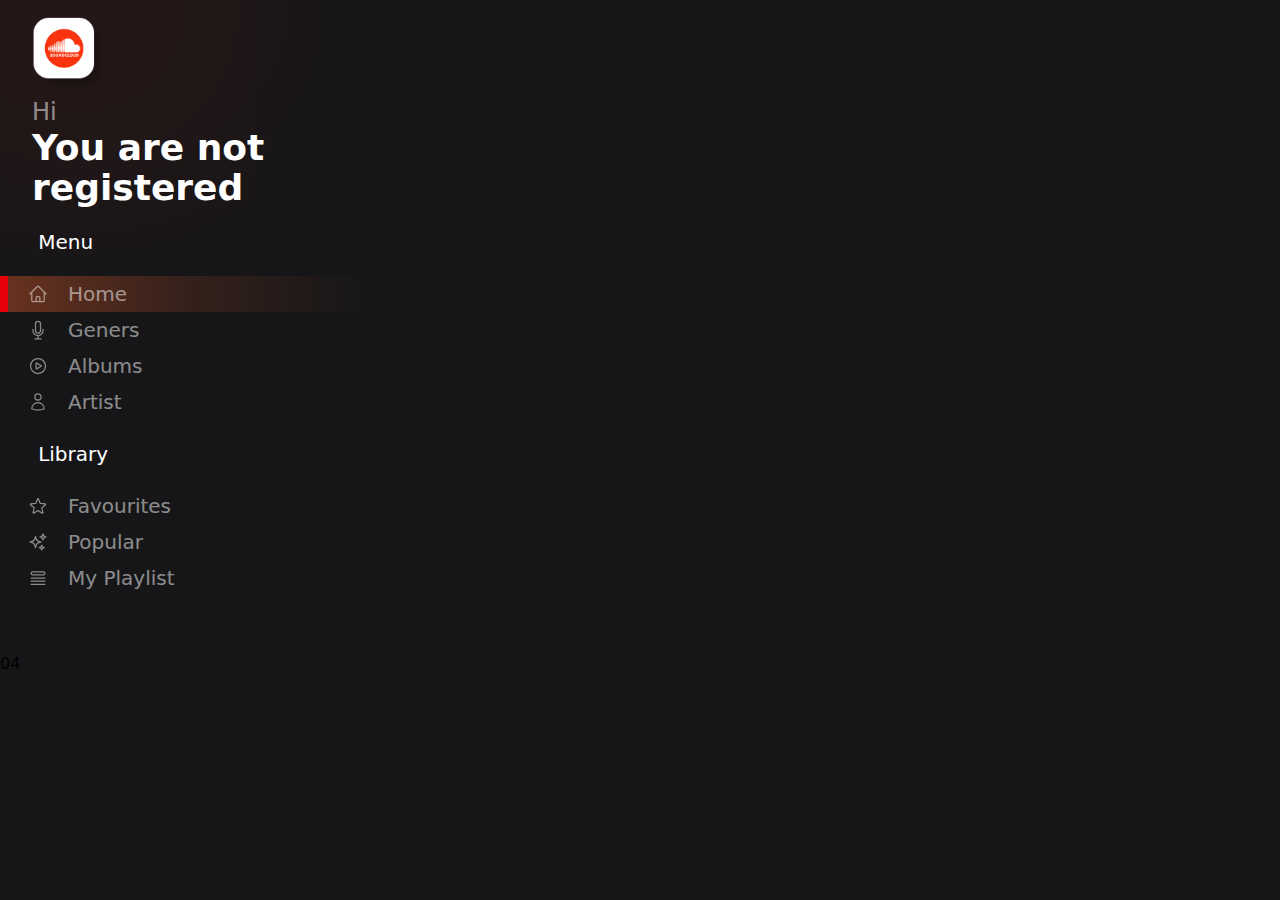
==== index.html @ 78aefdf7 "music player start" ====
<!DOCTYPE html>
<html lang="en">

<head>
    <meta charset="UTF-8">
    <meta name="viewport" content="width=device-width, initial-scale=1.0">
    <link rel="stylesheet" href="assets/styles/style.css">
    <title>Music Player</title>
</head>

<body class="overflow-x-hidden  bg-black-one">
   <div class="w-full  flex" id="content">
     <!-- SVG Sprite -->
     <svg class="hidden">
        <symbol id="home" xmlns="http://www.w3.org/2000/svg" fill="none" viewBox="0 0 24 24" stroke-width="1.5"
            stroke="currentColor" class="size-6">
            <path stroke-linecap="round" stroke-linejoin="round"
                d="m2.25 12 8.954-8.955c.44-.439 1.152-.439 1.591 0L21.75 12M4.5 9.75v10.125c0 .621.504 1.125 1.125 1.125H9.75v-4.875c0-.621.504-1.125 1.125-1.125h2.25c.621 0 1.125.504 1.125 1.125V21h4.125c.621 0 1.125-.504 1.125-1.125V9.75M8.25 21h8.25" />
        </symbol>
        <symbol id="geners" xmlns="http://www.w3.org/2000/svg" fill="none" viewBox="0 0 24 24" stroke-width="1.5"
            stroke="currentColor" class="size-6">
            <path stroke-linecap="round" stroke-linejoin="round"
                d="M12 18.75a6 6 0 0 0 6-6v-1.5m-6 7.5a6 6 0 0 1-6-6v-1.5m6 7.5v3.75m-3.75 0h7.5M12 15.75a3 3 0 0 1-3-3V4.5a3 3 0 1 1 6 0v8.25a3 3 0 0 1-3 3Z" />
        </symbol>
        <symbol id="albums" xmlns="http://www.w3.org/2000/svg" fill="none" viewBox="0 0 24 24" stroke-width="1.5"
            stroke="currentColor" class="size-6">
            <path stroke-linecap="round" stroke-linejoin="round" d="M21 12a9 9 0 1 1-18 0 9 9 0 0 1 18 0Z" />
            <path stroke-linecap="round" stroke-linejoin="round"
                d="M15.91 11.672a.375.375 0 0 1 0 .656l-5.603 3.113a.375.375 0 0 1-.557-.328V8.887c0-.286.307-.466.557-.327l5.603 3.112Z" />
        </symbol>

        <symbol id="artist" xmlns="http://www.w3.org/2000/svg" fill="none" viewBox="0 0 24 24" stroke-width="1.5"
            stroke="currentColor" class="size-6">
            <path stroke-linecap="round" stroke-linejoin="round"
                d="M15.75 6a3.75 3.75 0 1 1-7.5 0 3.75 3.75 0 0 1 7.5 0ZM4.501 20.118a7.5 7.5 0 0 1 14.998 0A17.933 17.933 0 0 1 12 21.75c-2.676 0-5.216-.584-7.499-1.632Z" />
        </symbol>
        <symbol id="fav" xmlns="http://www.w3.org/2000/svg" fill="none" viewBox="0 0 24 24" stroke-width="1.5" stroke="currentColor" class="size-6">
            <path stroke-linecap="round" stroke-linejoin="round" d="M21 8.25c0-2.485-2.099-4.5-4.688-4.5-1.935 0-3.597 1.126-4.312 2.733-.715-1.607-2.377-2.733-4.313-2.733C5.1 3.75 3 5.765 3 8.25c0 7.22 9 12 9 12s9-4.78 9-12Z" />
          </symbol>
          
          <symbol id="playlist" xmlns="http://www.w3.org/2000/svg" fill="none" viewBox="0 0 24 24" stroke-width="1.5" stroke="currentColor" class="size-6">
            <path stroke-linecap="round" stroke-linejoin="round" d="M3.75 12h16.5m-16.5 3.75h16.5M3.75 19.5h16.5M5.625 4.5h12.75a1.875 1.875 0 0 1 0 3.75H5.625a1.875 1.875 0 0 1 0-3.75Z" />
          </symbol>
          <symbol id="star" xmlns="http://www.w3.org/2000/svg" fill="none" viewBox="0 0 24 24" stroke-width="1.5" stroke="currentColor" class="size-6">
            <path stroke-linecap="round" stroke-linejoin="round" d="M11.48 3.499a.562.562 0 0 1 1.04 0l2.125 5.111a.563.563 0 0 0 .475.345l5.518.442c.499.04.701.663.321.988l-4.204 3.602a.563.563 0 0 0-.182.557l1.285 5.385a.562.562 0 0 1-.84.61l-4.725-2.885a.562.562 0 0 0-.586 0L6.982 20.54a.562.562 0 0 1-.84-.61l1.285-5.386a.562.562 0 0 0-.182-.557l-4.204-3.602a.562.562 0 0 1 .321-.988l5.518-.442a.563.563 0 0 0 .475-.345L11.48 3.5Z" />
          </symbol>
          <symbol id="popular" xmlns="http://www.w3.org/2000/svg" fill="none" viewBox="0 0 24 24" stroke-width="1.5" stroke="currentColor" class="size-6">
            <path stroke-linecap="round" stroke-linejoin="round" d="M9.813 15.904 9 18.75l-.813-2.846a4.5 4.5 0 0 0-3.09-3.09L2.25 12l2.846-.813a4.5 4.5 0 0 0 3.09-3.09L9 5.25l.813 2.846a4.5 4.5 0 0 0 3.09 3.09L15.75 12l-2.846.813a4.5 4.5 0 0 0-3.09 3.09ZM18.259 8.715 18 9.75l-.259-1.035a3.375 3.375 0 0 0-2.455-2.456L14.25 6l1.036-.259a3.375 3.375 0 0 0 2.455-2.456L18 2.25l.259 1.035a3.375 3.375 0 0 0 2.456 2.456L21.75 6l-1.035.259a3.375 3.375 0 0 0-2.456 2.456ZM16.894 20.567 16.5 21.75l-.394-1.183a2.25 2.25 0 0 0-1.423-1.423L13.5 18.75l1.183-.394a2.25 2.25 0 0 0 1.423-1.423l.394-1.183.394 1.183a2.25 2.25 0 0 0 1.423 1.423l1.183.394-1.183.394a2.25 2.25 0 0 0-1.423 1.423Z" />
          </symbol>
          
    </svg>
    <header class="w-30-p grid grid-cols-1 grid-rows-1 py-4 pr-4">
        <div class="w-full grid grid-flow-col grid-rows-4 gap-5">
            <!-- Logo & Registered Name -->
            <div class="grid grid-cols-1 grid-rows-1 pl-8 relative">
                <div class="flex justify-start items-center">
                    <figure>
                        <img src="assets/img/Group1.png" width="79" height="79" alt="">
                    </figure>
                </div>
                <div>
                    <div>
                        <span class="text-wite-one opacity-50 text-2xl">Hi</span>
                    </div>
                    <div>
                        <span class="registername text-wite-one text-4xl font-semibold">
                            You are not registered
                        </span>
                    </div>
                </div>
                <div class="absolute top-0 left-0 bg-transparent w-34 h34 rounded-full z-[-10] opacity-15"
                    style="box-shadow: 0 0 500px 100px #f9310e;"></div>
            </div>
            <!-- Menu -->

            <nav class="grid grid-cols-1 grid-rows-1">
                <ul class="grid">
                    <li class="grid gap-5">
                        <span class="text-xl text-wite-one">
                           &nbsp; &nbsp;&nbsp; &nbsp;Menu
                        </span>
                        <ul class="grid grid-cols-1 grid-rows-4  *:flex *:border-l-8 *:border-l-transparent *:hover:bg-linear-to-r *:hover:from-red-two *:hover:via-red-three *:hover:border-l-red-600">
                            <li class="bg-linear-to-r
                            from-red-two
                            via-red-three
                            !border-l-red-600
                            border-l-8">
                                <a class="link flex items-center gap-5 pl-5 py-1 w-full group" href="#/" data-route="#/">
                                    <div>
                                        <span>
                                            <svg class="text-wite-one group-hover:opacity-100 opacity-50 w-5 h-5">
                                                <use href="#home"></use>
                                            </svg>
                                        </span>
                                    </div>
                                    <div>
                                        <span class="text-wite-one opacity-50 group-hover:opacity-100 text-xl">Home</span>
                                    </div>
                                </a>
                            </li>
                            <li>
                                <a class="link flex items-center gap-5 pl-5 py-1 w-full group" href="#/geners" data-route="#/geners">
                                    <div>
                                        <span>
                                            <svg class="text-wite-one opacity-50 w-5 h-5 group-hover:opacity-100">
                                                <use href="#geners"></use>
                                            </svg>
                                        </span>
                                    </div>
                                    <div>
                                        <span class="text-wite-one opacity-50 text-xl group-hover:opacity-100">Geners</span>
                                    </div>
                                </a>
                            </li>
                            <li>
                                <a class="link flex items-center gap-5 pl-5 py-1 w-full group" href="#/albums" data-route="#/albums">
                                    <div>
                                        <span>
                                            <svg class="text-wite-one opacity-50 w-5 h-5 group-hover:opacity-100">
                                                <use href="#albums"></use>
                                            </svg>
                                        </span>
                                    </div>
                                    <div>
                                        <span class="text-wite-one opacity-50 text-xl group-hover:opacity-100">Albums</span>
                                    </div>
                                </a>
                            </li>
                            <li>
                                <a class="link flex items-center gap-5 pl-5 py-1 w-full group" href="#/artist" data-route="#/artist">
                                    <div>
                                        <span>
                                            <svg class="text-wite-one opacity-50 w-5 h-5 group-hover:opacity-100">
                                                <use href="#artist"></use>
                                            </svg>
                                        </span>
                                    </div>
                                    <div>
                                        <span class="text-wite-one opacity-50 text-xl group-hover:opacity-100">Artist</span>
                                    </div>
                                </a>
                            </li>
                        </ul>
                    </li>
                </ul>
            </nav>
            <nav class="grid grid-cols-1 grid-rows-1">
                <ul class="grid">
                    <li class="grid gap-5">
                        <span class="text-xl text-wite-one">
                           &nbsp; &nbsp;&nbsp; &nbsp;Library
                        </span>
                        <ul class="grid grid-cols-1 grid-rows-4 *:flex *:border-l-8 *:border-l-transparent *:hover:bg-linear-to-r *:hover:from-red-two *:hover:via-red-three *:hover:border-l-red-600">
                            <li>
                                <a class="link flex items-center gap-5 pl-5 py-1 w-full group" href="#/Favourites" data-route="#/Favourites">
                                    <div>
                                        <span>
                                            <svg class="text-wite-one opacity-50 w-5 h-5 group-hover:opacity-100">
                                                <use href="#star"></use>
                                            </svg>
                                        </span>
                                    </div>
                                    <div style="color: #fd642c22;">
                                        <span class="text-wite-one opacity-50 text-xl group-hover:opacity-100">Favourites</span>
                                    </div>
                                </a>
                            </li>
                            <li>
                                <a class="link flex items-center gap-5 pl-5 py-1 w-full group" href="#/Popular" data-route="#/Popular">
                                    <div>
                                        <span>
                                            <svg class="text-wite-one opacity-50 w-5 h-5 group-hover:opacity-100">
                                                <use href="#popular"></use>
                                            </svg>
                                        </span>
                                    </div>
                                    <div>
                                        <span class="text-wite-one opacity-50 text-xl group-hover:opacity-100">Popular</span>
                                    </div>
                                </a>
                            </li>
                            <li>
                                <a class="link flex items-center gap-5 pl-5 py-1 w-full group" href="#/playlist" data-route="#/playlist">
                                    <div>
                                        <span>
                                            <svg class="text-wite-one opacity-50 w-5 h-5 group-hover:opacity-100">
                                                <use href="#playlist"></use>
                                            </svg>
                                        </span>
                                    </div>
                                    <div class="">
                                        <span class="text-wite-one opacity-50 text-xl group-hover:opacity-100">My Playlist</span>
                                    </div>
                                </a>
                            </li>
                        </ul>
                    </li>
                </ul>
            </nav>
            <div class="grid grid-cols-1 grid-rows-1">04</div>
        </div>
    </header>
    <main class="w-70-p">

    </main>
    <script type="module" src="assets/scripts/SPA.js"></script>

   </div>
</body>

</html>
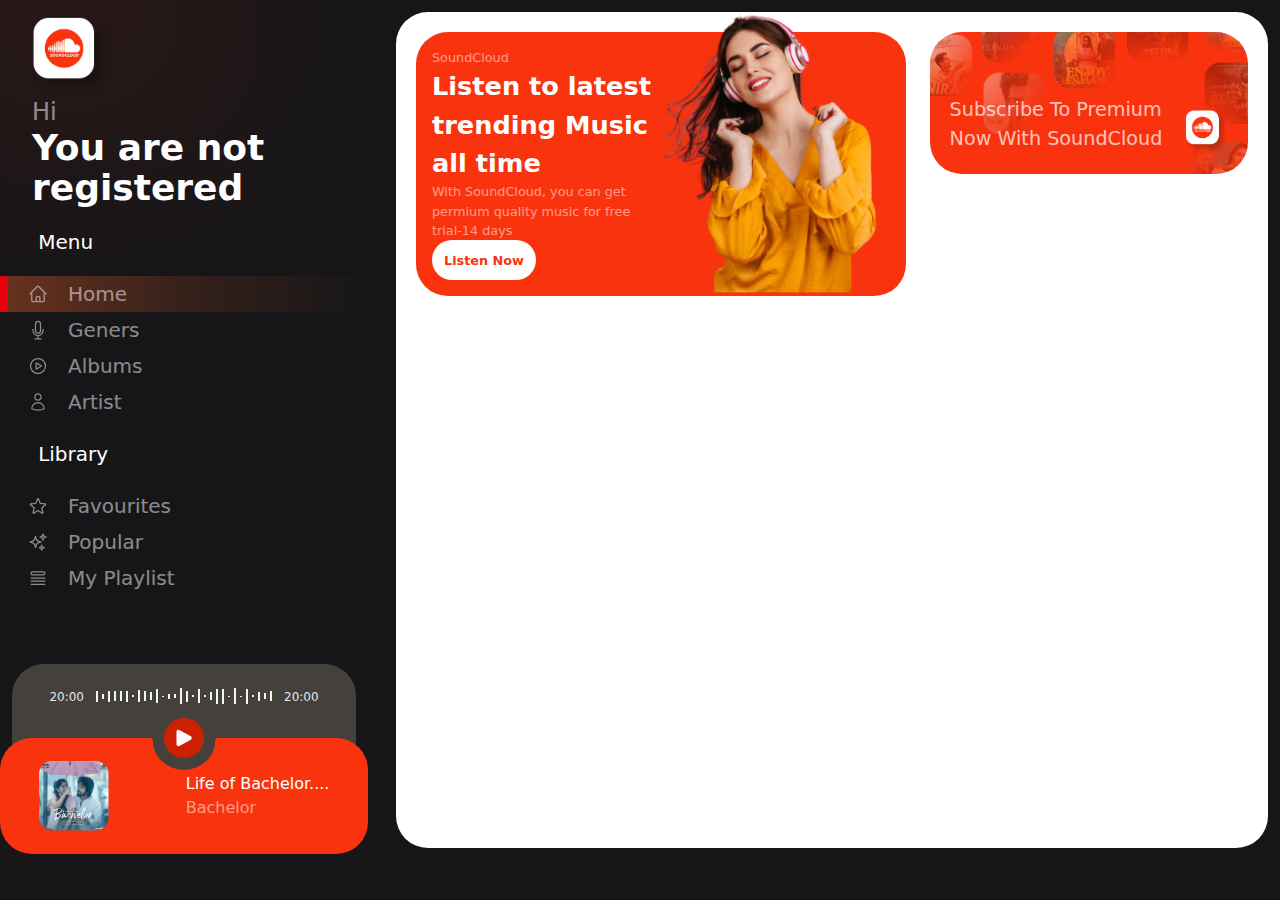
==== commit 5a97227e: "cre main section home" ====
--- a/index.html
+++ b/index.html
@@ -8,204 +8,368 @@
     <title>Music Player</title>
 </head>
 
-<body class="overflow-x-hidden  bg-black-one">
-   <div class="w-full  flex" id="content">
-     <!-- SVG Sprite -->
-     <svg class="hidden">
-        <symbol id="home" xmlns="http://www.w3.org/2000/svg" fill="none" viewBox="0 0 24 24" stroke-width="1.5"
-            stroke="currentColor" class="size-6">
-            <path stroke-linecap="round" stroke-linejoin="round"
-                d="m2.25 12 8.954-8.955c.44-.439 1.152-.439 1.591 0L21.75 12M4.5 9.75v10.125c0 .621.504 1.125 1.125 1.125H9.75v-4.875c0-.621.504-1.125 1.125-1.125h2.25c.621 0 1.125.504 1.125 1.125V21h4.125c.621 0 1.125-.504 1.125-1.125V9.75M8.25 21h8.25" />
-        </symbol>
-        <symbol id="geners" xmlns="http://www.w3.org/2000/svg" fill="none" viewBox="0 0 24 24" stroke-width="1.5"
-            stroke="currentColor" class="size-6">
-            <path stroke-linecap="round" stroke-linejoin="round"
-                d="M12 18.75a6 6 0 0 0 6-6v-1.5m-6 7.5a6 6 0 0 1-6-6v-1.5m6 7.5v3.75m-3.75 0h7.5M12 15.75a3 3 0 0 1-3-3V4.5a3 3 0 1 1 6 0v8.25a3 3 0 0 1-3 3Z" />
-        </symbol>
-        <symbol id="albums" xmlns="http://www.w3.org/2000/svg" fill="none" viewBox="0 0 24 24" stroke-width="1.5"
-            stroke="currentColor" class="size-6">
-            <path stroke-linecap="round" stroke-linejoin="round" d="M21 12a9 9 0 1 1-18 0 9 9 0 0 1 18 0Z" />
-            <path stroke-linecap="round" stroke-linejoin="round"
-                d="M15.91 11.672a.375.375 0 0 1 0 .656l-5.603 3.113a.375.375 0 0 1-.557-.328V8.887c0-.286.307-.466.557-.327l5.603 3.112Z" />
-        </symbol>
-
-        <symbol id="artist" xmlns="http://www.w3.org/2000/svg" fill="none" viewBox="0 0 24 24" stroke-width="1.5"
-            stroke="currentColor" class="size-6">
-            <path stroke-linecap="round" stroke-linejoin="round"
-                d="M15.75 6a3.75 3.75 0 1 1-7.5 0 3.75 3.75 0 0 1 7.5 0ZM4.501 20.118a7.5 7.5 0 0 1 14.998 0A17.933 17.933 0 0 1 12 21.75c-2.676 0-5.216-.584-7.499-1.632Z" />
-        </symbol>
-        <symbol id="fav" xmlns="http://www.w3.org/2000/svg" fill="none" viewBox="0 0 24 24" stroke-width="1.5" stroke="currentColor" class="size-6">
-            <path stroke-linecap="round" stroke-linejoin="round" d="M21 8.25c0-2.485-2.099-4.5-4.688-4.5-1.935 0-3.597 1.126-4.312 2.733-.715-1.607-2.377-2.733-4.313-2.733C5.1 3.75 3 5.765 3 8.25c0 7.22 9 12 9 12s9-4.78 9-12Z" />
-          </symbol>
-          
-          <symbol id="playlist" xmlns="http://www.w3.org/2000/svg" fill="none" viewBox="0 0 24 24" stroke-width="1.5" stroke="currentColor" class="size-6">
-            <path stroke-linecap="round" stroke-linejoin="round" d="M3.75 12h16.5m-16.5 3.75h16.5M3.75 19.5h16.5M5.625 4.5h12.75a1.875 1.875 0 0 1 0 3.75H5.625a1.875 1.875 0 0 1 0-3.75Z" />
-          </symbol>
-          <symbol id="star" xmlns="http://www.w3.org/2000/svg" fill="none" viewBox="0 0 24 24" stroke-width="1.5" stroke="currentColor" class="size-6">
-            <path stroke-linecap="round" stroke-linejoin="round" d="M11.48 3.499a.562.562 0 0 1 1.04 0l2.125 5.111a.563.563 0 0 0 .475.345l5.518.442c.499.04.701.663.321.988l-4.204 3.602a.563.563 0 0 0-.182.557l1.285 5.385a.562.562 0 0 1-.84.61l-4.725-2.885a.562.562 0 0 0-.586 0L6.982 20.54a.562.562 0 0 1-.84-.61l1.285-5.386a.562.562 0 0 0-.182-.557l-4.204-3.602a.562.562 0 0 1 .321-.988l5.518-.442a.563.563 0 0 0 .475-.345L11.48 3.5Z" />
-          </symbol>
-          <symbol id="popular" xmlns="http://www.w3.org/2000/svg" fill="none" viewBox="0 0 24 24" stroke-width="1.5" stroke="currentColor" class="size-6">
-            <path stroke-linecap="round" stroke-linejoin="round" d="M9.813 15.904 9 18.75l-.813-2.846a4.5 4.5 0 0 0-3.09-3.09L2.25 12l2.846-.813a4.5 4.5 0 0 0 3.09-3.09L9 5.25l.813 2.846a4.5 4.5 0 0 0 3.09 3.09L15.75 12l-2.846.813a4.5 4.5 0 0 0-3.09 3.09ZM18.259 8.715 18 9.75l-.259-1.035a3.375 3.375 0 0 0-2.455-2.456L14.25 6l1.036-.259a3.375 3.375 0 0 0 2.455-2.456L18 2.25l.259 1.035a3.375 3.375 0 0 0 2.456 2.456L21.75 6l-1.035.259a3.375 3.375 0 0 0-2.456 2.456ZM16.894 20.567 16.5 21.75l-.394-1.183a2.25 2.25 0 0 0-1.423-1.423L13.5 18.75l1.183-.394a2.25 2.25 0 0 0 1.423-1.423l.394-1.183.394 1.183a2.25 2.25 0 0 0 1.423 1.423l1.183.394-1.183.394a2.25 2.25 0 0 0-1.423 1.423Z" />
-          </symbol>
-          
-    </svg>
-    <header class="w-30-p grid grid-cols-1 grid-rows-1 py-4 pr-4">
-        <div class="w-full grid grid-flow-col grid-rows-4 gap-5">
-            <!-- Logo & Registered Name -->
-            <div class="grid grid-cols-1 grid-rows-1 pl-8 relative">
-                <div class="flex justify-start items-center">
-                    <figure>
-                        <img src="assets/img/Group1.png" width="79" height="79" alt="">
-                    </figure>
+<body class="overflow-x-hidden bg-black-one">
+    <div class="w-full flex" id="content">
+        <!-- SVG Sprite -->
+        <svg class="hidden">
+            <symbol id="home" xmlns="http://www.w3.org/2000/svg" fill="none" viewBox="0 0 24 24" stroke-width="1.5"
+                stroke="currentColor" class="size-6">
+                <path stroke-linecap="round" stroke-linejoin="round"
+                    d="m2.25 12 8.954-8.955c.44-.439 1.152-.439 1.591 0L21.75 12M4.5 9.75v10.125c0 .621.504 1.125 1.125 1.125H9.75v-4.875c0-.621.504-1.125 1.125-1.125h2.25c.621 0 1.125.504 1.125 1.125V21h4.125c.621 0 1.125-.504 1.125-1.125V9.75M8.25 21h8.25" />
+            </symbol>
+            <symbol id="geners" xmlns="http://www.w3.org/2000/svg" fill="none" viewBox="0 0 24 24" stroke-width="1.5"
+                stroke="currentColor" class="size-6">
+                <path stroke-linecap="round" stroke-linejoin="round"
+                    d="M12 18.75a6 6 0 0 0 6-6v-1.5m-6 7.5a6 6 0 0 1-6-6v-1.5m6 7.5v3.75m-3.75 0h7.5M12 15.75a3 3 0 0 1-3-3V4.5a3 3 0 1 1 6 0v8.25a3 3 0 0 1-3 3Z" />
+            </symbol>
+            <symbol id="albums" xmlns="http://www.w3.org/2000/svg" fill="none" viewBox="0 0 24 24" stroke-width="1.5"
+                stroke="currentColor" class="size-6">
+                <path stroke-linecap="round" stroke-linejoin="round" d="M21 12a9 9 0 1 1-18 0 9 9 0 0 1 18 0Z" />
+                <path stroke-linecap="round" stroke-linejoin="round"
+                    d="M15.91 11.672a.375.375 0 0 1 0 .656l-5.603 3.113a.375.375 0 0 1-.557-.328V8.887c0-.286.307-.466.557-.327l5.603 3.112Z" />
+            </symbol>
+
+            <symbol id="artist" xmlns="http://www.w3.org/2000/svg" fill="none" viewBox="0 0 24 24" stroke-width="1.5"
+                stroke="currentColor" class="size-6">
+                <path stroke-linecap="round" stroke-linejoin="round"
+                    d="M15.75 6a3.75 3.75 0 1 1-7.5 0 3.75 3.75 0 0 1 7.5 0ZM4.501 20.118a7.5 7.5 0 0 1 14.998 0A17.933 17.933 0 0 1 12 21.75c-2.676 0-5.216-.584-7.499-1.632Z" />
+            </symbol>
+            <symbol id="fav" xmlns="http://www.w3.org/2000/svg" fill="none" viewBox="0 0 24 24" stroke-width="1.5"
+                stroke="currentColor" class="size-6">
+                <path stroke-linecap="round" stroke-linejoin="round"
+                    d="M21 8.25c0-2.485-2.099-4.5-4.688-4.5-1.935 0-3.597 1.126-4.312 2.733-.715-1.607-2.377-2.733-4.313-2.733C5.1 3.75 3 5.765 3 8.25c0 7.22 9 12 9 12s9-4.78 9-12Z" />
+            </symbol>
+
+            <symbol id="playlist" xmlns="http://www.w3.org/2000/svg" fill="none" viewBox="0 0 24 24" stroke-width="1.5"
+                stroke="currentColor" class="size-6">
+                <path stroke-linecap="round" stroke-linejoin="round"
+                    d="M3.75 12h16.5m-16.5 3.75h16.5M3.75 19.5h16.5M5.625 4.5h12.75a1.875 1.875 0 0 1 0 3.75H5.625a1.875 1.875 0 0 1 0-3.75Z" />
+            </symbol>
+            <symbol id="star" xmlns="http://www.w3.org/2000/svg" fill="none" viewBox="0 0 24 24" stroke-width="1.5"
+                stroke="currentColor" class="size-6">
+                <path stroke-linecap="round" stroke-linejoin="round"
+                    d="M11.48 3.499a.562.562 0 0 1 1.04 0l2.125 5.111a.563.563 0 0 0 .475.345l5.518.442c.499.04.701.663.321.988l-4.204 3.602a.563.563 0 0 0-.182.557l1.285 5.385a.562.562 0 0 1-.84.61l-4.725-2.885a.562.562 0 0 0-.586 0L6.982 20.54a.562.562 0 0 1-.84-.61l1.285-5.386a.562.562 0 0 0-.182-.557l-4.204-3.602a.562.562 0 0 1 .321-.988l5.518-.442a.563.563 0 0 0 .475-.345L11.48 3.5Z" />
+            </symbol>
+            <symbol id="popular" xmlns="http://www.w3.org/2000/svg" fill="none" viewBox="0 0 24 24" stroke-width="1.5"
+                stroke="currentColor" class="size-6">
+                <path stroke-linecap="round" stroke-linejoin="round"
+                    d="M9.813 15.904 9 18.75l-.813-2.846a4.5 4.5 0 0 0-3.09-3.09L2.25 12l2.846-.813a4.5 4.5 0 0 0 3.09-3.09L9 5.25l.813 2.846a4.5 4.5 0 0 0 3.09 3.09L15.75 12l-2.846.813a4.5 4.5 0 0 0-3.09 3.09ZM18.259 8.715 18 9.75l-.259-1.035a3.375 3.375 0 0 0-2.455-2.456L14.25 6l1.036-.259a3.375 3.375 0 0 0 2.455-2.456L18 2.25l.259 1.035a3.375 3.375 0 0 0 2.456 2.456L21.75 6l-1.035.259a3.375 3.375 0 0 0-2.456 2.456ZM16.894 20.567 16.5 21.75l-.394-1.183a2.25 2.25 0 0 0-1.423-1.423L13.5 18.75l1.183-.394a2.25 2.25 0 0 0 1.423-1.423l.394-1.183.394 1.183a2.25 2.25 0 0 0 1.423 1.423l1.183.394-1.183.394a2.25 2.25 0 0 0-1.423 1.423Z" />
+            </symbol>
+            <symbol id="play" xmlns="http://www.w3.org/2000/svg" viewBox="0 0 24 24" fill="currentColor" class="size-6">
+                <path fill-rule="evenodd"
+                    d="M4.5 5.653c0-1.427 1.529-2.33 2.779-1.643l11.54 6.347c1.295.712 1.295 2.573 0 3.286L7.28 19.99c-1.25.687-2.779-.217-2.779-1.643V5.653Z"
+                    clip-rule="evenodd" />
+            </symbol>
+
+
+        </svg>
+        <header class="w-30-p grid grid-cols-1 grid-rows-1 py-4 pr-4">
+            <div class="w-full grid grid-flow-col grid-rows-4 gap-5">
+                <!-- Logo & Registered Name -->
+                <div class="grid grid-cols-1 grid-rows-1 pl-8 relative">
+                    <div class="flex justify-start items-center">
+                        <figure>
+                            <img src="assets/img/Group1.png" width="79" height="79" alt="">
+                        </figure>
+                    </div>
+                    <div>
+                        <div>
+                            <span class="text-wite-one opacity-50 text-2xl">Hi</span>
+                        </div>
+                        <div>
+                            <span class="registername text-wite-one text-4xl font-semibold">
+                                You are not registered
+                            </span>
+                        </div>
+                    </div>
+                    <div class="absolute top-0 left-0 bg-transparent w-34 h34 rounded-full z-[-10] opacity-15"
+                        style="box-shadow: 0 0 500px 100px #f9310e;"></div>
                 </div>
-                <div>
-                    <div>
-                        <span class="text-wite-one opacity-50 text-2xl">Hi</span>
-                    </div>
-                    <div>
-                        <span class="registername text-wite-one text-4xl font-semibold">
-                            You are not registered
-                        </span>
-                    </div>
-                </div>
-                <div class="absolute top-0 left-0 bg-transparent w-34 h34 rounded-full z-[-10] opacity-15"
-                    style="box-shadow: 0 0 500px 100px #f9310e;"></div>
-            </div>
-            <!-- Menu -->
-
-            <nav class="grid grid-cols-1 grid-rows-1">
-                <ul class="grid">
-                    <li class="grid gap-5">
-                        <span class="text-xl text-wite-one">
-                           &nbsp; &nbsp;&nbsp; &nbsp;Menu
-                        </span>
-                        <ul class="grid grid-cols-1 grid-rows-4  *:flex *:border-l-8 *:border-l-transparent *:hover:bg-linear-to-r *:hover:from-red-two *:hover:via-red-three *:hover:border-l-red-600">
-                            <li class="bg-linear-to-r
+                <!-- Menu -->
+
+                <nav class="grid grid-cols-1 grid-rows-1">
+                    <ul class="grid">
+                        <li class="grid gap-5">
+                            <span class="text-xl text-wite-one">
+                                &nbsp; &nbsp;&nbsp; &nbsp;Menu
+                            </span>
+                            <ul
+                                class="grid grid-cols-1 grid-rows-4  *:flex *:border-l-8 *:border-l-transparent *:hover:bg-linear-to-r *:hover:from-red-two *:hover:via-red-three *:hover:border-l-red-600">
+                                <li class="bg-linear-to-r
                             from-red-two
                             via-red-three
                             !border-l-red-600
                             border-l-8">
-                                <a class="link flex items-center gap-5 pl-5 py-1 w-full group" href="#/" data-route="#/">
+                                    <a class="link flex items-center gap-5 pl-5 py-1 w-full group" href="#/"
+                                        data-route="#/">
+                                        <div>
+                                            <span>
+                                                <svg class="text-wite-one group-hover:opacity-100 opacity-50 w-5 h-5">
+                                                    <use href="#home"></use>
+                                                </svg>
+                                            </span>
+                                        </div>
+                                        <div>
+                                            <span
+                                                class="text-wite-one opacity-50 group-hover:opacity-100 text-xl">Home</span>
+                                        </div>
+                                    </a>
+                                </li>
+                                <li>
+                                    <a class="link flex items-center gap-5 pl-5 py-1 w-full group" href="#/geners"
+                                        data-route="#/geners">
+                                        <div>
+                                            <span>
+                                                <svg class="text-wite-one opacity-50 w-5 h-5 group-hover:opacity-100">
+                                                    <use href="#geners"></use>
+                                                </svg>
+                                            </span>
+                                        </div>
+                                        <div>
+                                            <span
+                                                class="text-wite-one opacity-50 text-xl group-hover:opacity-100">Geners</span>
+                                        </div>
+                                    </a>
+                                </li>
+                                <li>
+                                    <a class="link flex items-center gap-5 pl-5 py-1 w-full group" href="#/albums"
+                                        data-route="#/albums">
+                                        <div>
+                                            <span>
+                                                <svg class="text-wite-one opacity-50 w-5 h-5 group-hover:opacity-100">
+                                                    <use href="#albums"></use>
+                                                </svg>
+                                            </span>
+                                        </div>
+                                        <div>
+                                            <span
+                                                class="text-wite-one opacity-50 text-xl group-hover:opacity-100">Albums</span>
+                                        </div>
+                                    </a>
+                                </li>
+                                <li>
+                                    <a class="link flex items-center gap-5 pl-5 py-1 w-full group" href="#/artist"
+                                        data-route="#/artist">
+                                        <div>
+                                            <span>
+                                                <svg class="text-wite-one opacity-50 w-5 h-5 group-hover:opacity-100">
+                                                    <use href="#artist"></use>
+                                                </svg>
+                                            </span>
+                                        </div>
+                                        <div>
+                                            <span
+                                                class="text-wite-one opacity-50 text-xl group-hover:opacity-100">Artist</span>
+                                        </div>
+                                    </a>
+                                </li>
+                            </ul>
+                        </li>
+                    </ul>
+                </nav>
+                <nav class="grid grid-cols-1 grid-rows-1">
+                    <ul class="grid">
+                        <li class="grid gap-5">
+                            <span class="text-xl text-wite-one">
+                                &nbsp; &nbsp;&nbsp; &nbsp;Library
+                            </span>
+                            <ul
+                                class="grid grid-cols-1 grid-rows-4 *:flex *:border-l-8 *:border-l-transparent *:hover:bg-linear-to-r *:hover:from-red-two *:hover:via-red-three *:hover:border-l-red-600">
+                                <li>
+                                    <a class="link flex items-center gap-5 pl-5 py-1 w-full group" href="#/Favourites"
+                                        data-route="#/Favourites">
+                                        <div>
+                                            <span>
+                                                <svg class="text-wite-one opacity-50 w-5 h-5 group-hover:opacity-100">
+                                                    <use href="#star"></use>
+                                                </svg>
+                                            </span>
+                                        </div>
+                                        <div style="color: #fd642c22;">
+                                            <span
+                                                class="text-wite-one opacity-50 text-xl group-hover:opacity-100">Favourites</span>
+                                        </div>
+                                    </a>
+                                </li>
+                                <li>
+                                    <a class="link flex items-center gap-5 pl-5 py-1 w-full group" href="#/Popular"
+                                        data-route="#/Popular">
+                                        <div>
+                                            <span>
+                                                <svg class="text-wite-one opacity-50 w-5 h-5 group-hover:opacity-100">
+                                                    <use href="#popular"></use>
+                                                </svg>
+                                            </span>
+                                        </div>
+                                        <div>
+                                            <span
+                                                class="text-wite-one opacity-50 text-xl group-hover:opacity-100">Popular</span>
+                                        </div>
+                                    </a>
+                                </li>
+                                <li>
+                                    <a class="link flex items-center gap-5 pl-5 py-1 w-full group" href="#/playlist"
+                                        data-route="#/playlist">
+                                        <div>
+                                            <span>
+                                                <svg class="text-wite-one opacity-50 w-5 h-5 group-hover:opacity-100">
+                                                    <use href="#playlist"></use>
+                                                </svg>
+                                            </span>
+                                        </div>
+                                        <div class="">
+                                            <span class="text-wite-one opacity-50 text-xl group-hover:opacity-100">My
+                                                Playlist</span>
+                                        </div>
+                                    </a>
+                                </li>
+                            </ul>
+                        </li>
+                    </ul>
+                </nav>
+                <div class="grid p-3 relative">
+                    <div class="bg-stone-700 rounded-4xl  w-full flex items-start pt-5 px-2">
+                        <div class="w-full flex justify-center items-center gap-3">
+                            <div>
+                                <span class="text-gray-200 text-xs">20:00</span>
+                            </div>
+                            <div
+                                class="progres flex justify-center items-center gap-1 cursor-pointer *:cursor-pointer *:min-w-0.5 *:max-w-0.5 *:bg-gray-100 *:flex ">
+                                <div></div>
+                                <div></div>
+                                <div></div>
+                                <div></div>
+                                <div></div>
+                                <div></div>
+                                <div></div>
+                                <div></div>
+                                <div></div>
+                                <div></div>
+                                <div></div>
+                                <div></div>
+                                <div></div>
+                                <div></div>
+                                <div></div>
+                                <div></div>
+                                <div></div>
+                                <div></div>
+                                <div></div>
+                                <div></div>
+                                <div></div>
+                                <div></div>
+                                <div></div>
+                                <div></div>
+                                <div></div>
+                                <div></div>
+                                <div></div>
+                                <div></div>
+                                <div></div>
+                                <div></div>
+                            </div>
+                            <div>
+                                <span class="text-gray-200 text-xs">20:00</span>
+                            </div>
+                        </div>
+                    </div>
+                    <div class="bg-[#F9330E] flex  items-center  rounded-4xl h-[60%] w-full absolute top-[45%]">
+                        <div class=" rounded-full w-16 h-16 bg-stone-700 absolute top-0 left-[50%] p-3"
+                            style="transform: translate(-50% , -50%);">
+                            <button
+                                class="playerbtn rounded-full w-full h-full bg-[#CC2000] flex justify-center items-center relative">
+                                <span class="">
+                                    <svg class="size-6 text-wite-one ">
+                                        <use href="#play">
+
+                                        </use>
+                                    </svg>
+                                </span>
+                            </button>
+                        </div>
+                        <div class="flex justify-around items-center w-full">
+                            <div>
+                                <figure>
+                                    <img src="assets/img/Rectangle 8.png" alt="">
+                                </figure>
+                            </div>
+                            <div>
+                                <div>
+                                    <h4 class="text-wite-one">
+                                        Life of Bachelor....
+                                    </h4>
+                                </div>
+                                <div>
+                                    <h6 class="text-wite-one opacity-50">
+                                        Bachelor
+                                    </h6>
+                                </div>
+                            </div>
+                        </div>
+                    </div>
+                </div>
+            </div>
+        </header>
+        <main class="w-70-p p-3 flex">
+            <section class="bg-wite-one rounded-4xl w-full p-2 grid">
+                <div class="flex w-full">
+                    <div class="p-3 w-[60%]">
+                        <div class="rounded-4xl flex bg-[#F9330E] p-4">
+                            <div class="grid">
+                                <div>
+                                    <h1 class="text-wite-one opacity-50 text-[1vw]">SoundCloud</h1>
+                                </div>
+                                <div>
+                                    <h2 class="text-wite-one text-[2vw] font-semibold">Listen to latest trending Music all time</h2>
+                                </div>
+                                <div>
+                                    <p class="text-wite-one opacity-50 text-[1vw]">With SoundCloud, you can get permium
+                                        quality music for free trial-14 days</p>
+                                </div>
+                                <div>
+                                    <a class="rounded-4xl bg-wite-one inline-block px-3 py-2" href="#">
+                                        <div>
+                                            <span class="text-wite-one "></span>
+                                        </div>
+                                        <div>
+                                            <span class="text-[#F9330E] font-semibold text-[1vw]">Listen Now</span>
+                                        </div>
+                                    </a>
+                                </div>
+                            </div>
+                            <div>
+                                <figure class="h-full">
+                                    <img class="h-[130%] translate-y-[-18.5%] object-cover" src="assets/img/q.png" alt="">
+                                </figure>
+                            </div>
+                        </div>
+                    </div>
+                    <!-- wefergwrhwrhetyjht3yjhhtyj -->
+                    <div class="p-3 w-[40%]">
+                        <div class="rounded-4xl flex w-full bg-[#F9330E] overflow-hidden">
+                            <div class="flex w-full h-full backg pt-16 px-5 pb-5">
+                                <div class="flex justify-center items-end">
                                     <div>
-                                        <span>
-                                            <svg class="text-wite-one group-hover:opacity-100 opacity-50 w-5 h-5">
-                                                <use href="#home"></use>
-                                            </svg>
-                                        </span>
+                                        <p class="text-wite-one opacity-70 text-[1.5vw]">Subscribe To Premium Now
+                                            With SoundCloud</p>
                                     </div>
                                     <div>
-                                        <span class="text-wite-one opacity-50 group-hover:opacity-100 text-xl">Home</span>
+                                        <figure>
+                                            <img src="assets/img/Group1.png" width="79" height="79" alt="">
+                                        </figure>
                                     </div>
-                                </a>
-                            </li>
-                            <li>
-                                <a class="link flex items-center gap-5 pl-5 py-1 w-full group" href="#/geners" data-route="#/geners">
-                                    <div>
-                                        <span>
-                                            <svg class="text-wite-one opacity-50 w-5 h-5 group-hover:opacity-100">
-                                                <use href="#geners"></use>
-                                            </svg>
-                                        </span>
-                                    </div>
-                                    <div>
-                                        <span class="text-wite-one opacity-50 text-xl group-hover:opacity-100">Geners</span>
-                                    </div>
-                                </a>
-                            </li>
-                            <li>
-                                <a class="link flex items-center gap-5 pl-5 py-1 w-full group" href="#/albums" data-route="#/albums">
-                                    <div>
-                                        <span>
-                                            <svg class="text-wite-one opacity-50 w-5 h-5 group-hover:opacity-100">
-                                                <use href="#albums"></use>
-                                            </svg>
-                                        </span>
-                                    </div>
-                                    <div>
-                                        <span class="text-wite-one opacity-50 text-xl group-hover:opacity-100">Albums</span>
-                                    </div>
-                                </a>
-                            </li>
-                            <li>
-                                <a class="link flex items-center gap-5 pl-5 py-1 w-full group" href="#/artist" data-route="#/artist">
-                                    <div>
-                                        <span>
-                                            <svg class="text-wite-one opacity-50 w-5 h-5 group-hover:opacity-100">
-                                                <use href="#artist"></use>
-                                            </svg>
-                                        </span>
-                                    </div>
-                                    <div>
-                                        <span class="text-wite-one opacity-50 text-xl group-hover:opacity-100">Artist</span>
-                                    </div>
-                                </a>
-                            </li>
-                        </ul>
-                    </li>
-                </ul>
-            </nav>
-            <nav class="grid grid-cols-1 grid-rows-1">
-                <ul class="grid">
-                    <li class="grid gap-5">
-                        <span class="text-xl text-wite-one">
-                           &nbsp; &nbsp;&nbsp; &nbsp;Library
-                        </span>
-                        <ul class="grid grid-cols-1 grid-rows-4 *:flex *:border-l-8 *:border-l-transparent *:hover:bg-linear-to-r *:hover:from-red-two *:hover:via-red-three *:hover:border-l-red-600">
-                            <li>
-                                <a class="link flex items-center gap-5 pl-5 py-1 w-full group" href="#/Favourites" data-route="#/Favourites">
-                                    <div>
-                                        <span>
-                                            <svg class="text-wite-one opacity-50 w-5 h-5 group-hover:opacity-100">
-                                                <use href="#star"></use>
-                                            </svg>
-                                        </span>
-                                    </div>
-                                    <div style="color: #fd642c22;">
-                                        <span class="text-wite-one opacity-50 text-xl group-hover:opacity-100">Favourites</span>
-                                    </div>
-                                </a>
-                            </li>
-                            <li>
-                                <a class="link flex items-center gap-5 pl-5 py-1 w-full group" href="#/Popular" data-route="#/Popular">
-                                    <div>
-                                        <span>
-                                            <svg class="text-wite-one opacity-50 w-5 h-5 group-hover:opacity-100">
-                                                <use href="#popular"></use>
-                                            </svg>
-                                        </span>
-                                    </div>
-                                    <div>
-                                        <span class="text-wite-one opacity-50 text-xl group-hover:opacity-100">Popular</span>
-                                    </div>
-                                </a>
-                            </li>
-                            <li>
-                                <a class="link flex items-center gap-5 pl-5 py-1 w-full group" href="#/playlist" data-route="#/playlist">
-                                    <div>
-                                        <span>
-                                            <svg class="text-wite-one opacity-50 w-5 h-5 group-hover:opacity-100">
-                                                <use href="#playlist"></use>
-                                            </svg>
-                                        </span>
-                                    </div>
-                                    <div class="">
-                                        <span class="text-wite-one opacity-50 text-xl group-hover:opacity-100">My Playlist</span>
-                                    </div>
-                                </a>
-                            </li>
-                        </ul>
-                    </li>
-                </ul>
-            </nav>
-            <div class="grid grid-cols-1 grid-rows-1">04</div>
-        </div>
-    </header>
-    <main class="w-70-p">
-
-    </main>
-    <script type="module" src="assets/scripts/SPA.js"></script>
-
-   </div>
+                                </div>
+                            </div>
+                        </div>
+                    </div>
+                </div>
+                <!--  -->
+                <div>
+
+                </div>
+            </section>
+        </main>
+        <script type="module" src="assets/scripts/SPA.js"></script>
+
+    </div>
 </body>
 
 </html>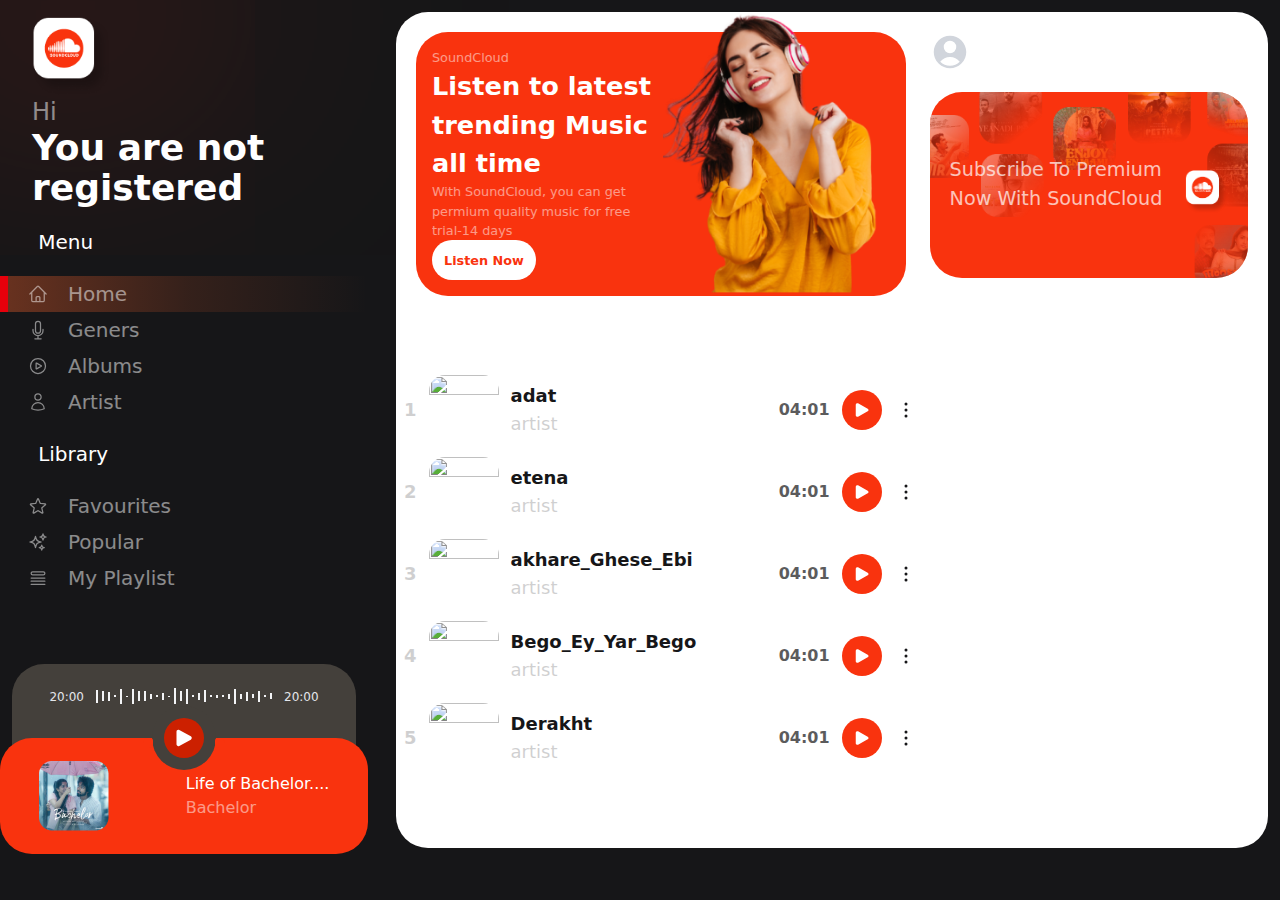
==== commit 52e8cc50: "qweqwe" ====
--- a/index.html
+++ b/index.html
@@ -8,8 +8,7 @@
     <title>Music Player</title>
 </head>
 
-<body class="overflow-x-hidden bg-black-one">
-    <div class="w-full flex" id="content">
+<body class="overflow-x-hidden bg-black-one flex">
         <!-- SVG Sprite -->
         <svg class="hidden">
             <symbol id="home" xmlns="http://www.w3.org/2000/svg" fill="none" viewBox="0 0 24 24" stroke-width="1.5"
@@ -59,6 +58,16 @@
                 <path fill-rule="evenodd"
                     d="M4.5 5.653c0-1.427 1.529-2.33 2.779-1.643l11.54 6.347c1.295.712 1.295 2.573 0 3.286L7.28 19.99c-1.25.687-2.779-.217-2.779-1.643V5.653Z"
                     clip-rule="evenodd" />
+            </symbol>
+            <symbol id="user" xmlns="http://www.w3.org/2000/svg" viewBox="0 0 24 24" fill="currentColor" class="size-6">
+                <path fill-rule="evenodd"
+                    d="M18.685 19.097A9.723 9.723 0 0 0 21.75 12c0-5.385-4.365-9.75-9.75-9.75S2.25 6.615 2.25 12a9.723 9.723 0 0 0 3.065 7.097A9.716 9.716 0 0 0 12 21.75a9.716 9.716 0 0 0 6.685-2.653Zm-12.54-1.285A7.486 7.486 0 0 1 12 15a7.486 7.486 0 0 1 5.855 2.812A8.224 8.224 0 0 1 12 20.25a8.224 8.224 0 0 1-5.855-2.438ZM15.75 9a3.75 3.75 0 1 1-7.5 0 3.75 3.75 0 0 1 7.5 0Z"
+                    clip-rule="evenodd" />
+            </symbol>
+            <symbol id="elipsis" xmlns="http://www.w3.org/2000/svg" fill="none" viewBox="0 0 24 24" stroke-width="1.5"
+                stroke="currentColor" class="size-6">
+                <path stroke-linecap="round" stroke-linejoin="round"
+                    d="M12 6.75a.75.75 0 1 1 0-1.5.75.75 0 0 1 0 1.5ZM12 12.75a.75.75 0 1 1 0-1.5.75.75 0 0 1 0 1.5ZM12 18.75a.75.75 0 1 1 0-1.5.75.75 0 0 1 0 1.5Z" />
             </symbol>
 
 
@@ -100,7 +109,7 @@
                             via-red-three
                             !border-l-red-600
                             border-l-8">
-                                    <a class="link flex items-center gap-5 pl-5 py-1 w-full group" href="#/"
+                                    <a class="link flex items-center gap-5 pl-5 py-1 w-full group" href="/"
                                         data-route="#/">
                                         <div>
                                             <span>
@@ -116,8 +125,8 @@
                                     </a>
                                 </li>
                                 <li>
-                                    <a class="link flex items-center gap-5 pl-5 py-1 w-full group" href="#/geners"
-                                        data-route="#/geners">
+    
+                                    <a class="link flex items-center gap-5 pl-5 py-1 w-full group" href="assets/pages/geners.html">
                                         <div>
                                             <span>
                                                 <svg class="text-wite-one opacity-50 w-5 h-5 group-hover:opacity-100">
@@ -132,7 +141,7 @@
                                     </a>
                                 </li>
                                 <li>
-                                    <a class="link flex items-center gap-5 pl-5 py-1 w-full group" href="#/albums"
+                                    <a class="link flex items-center gap-5 pl-5 py-1 w-full group" href="assets/pages/albums.html"
                                         data-route="#/albums">
                                         <div>
                                             <span>
@@ -148,7 +157,7 @@
                                     </a>
                                 </li>
                                 <li>
-                                    <a class="link flex items-center gap-5 pl-5 py-1 w-full group" href="#/artist"
+                                    <a class="link flex items-center gap-5 pl-5 py-1 w-full group" href="assets/pages/artist.html"
                                         data-route="#/artist">
                                         <div>
                                             <span>
@@ -176,7 +185,7 @@
                             <ul
                                 class="grid grid-cols-1 grid-rows-4 *:flex *:border-l-8 *:border-l-transparent *:hover:bg-linear-to-r *:hover:from-red-two *:hover:via-red-three *:hover:border-l-red-600">
                                 <li>
-                                    <a class="link flex items-center gap-5 pl-5 py-1 w-full group" href="#/Favourites"
+                                    <a class="link flex items-center gap-5 pl-5 py-1 w-full group" href="assets/pages/fav.html"
                                         data-route="#/Favourites">
                                         <div>
                                             <span>
@@ -192,7 +201,7 @@
                                     </a>
                                 </li>
                                 <li>
-                                    <a class="link flex items-center gap-5 pl-5 py-1 w-full group" href="#/Popular"
+                                    <a class="link flex items-center gap-5 pl-5 py-1 w-full group" href="assets/pages/popular.html"
                                         data-route="#/Popular">
                                         <div>
                                             <span>
@@ -208,7 +217,7 @@
                                     </a>
                                 </li>
                                 <li>
-                                    <a class="link flex items-center gap-5 pl-5 py-1 w-full group" href="#/playlist"
+                                    <a class="link flex items-center gap-5 pl-5 py-1 w-full group" href="assets/pages/myplaylist.html"
                                         data-route="#/playlist">
                                         <div>
                                             <span>
@@ -318,7 +327,8 @@
                                     <h1 class="text-wite-one opacity-50 text-[1vw]">SoundCloud</h1>
                                 </div>
                                 <div>
-                                    <h2 class="text-wite-one text-[2vw] font-semibold">Listen to latest trending Music all time</h2>
+                                    <h2 class="text-wite-one text-[2vw] font-semibold">Listen to latest trending Music
+                                        all time</h2>
                                 </div>
                                 <div>
                                     <p class="text-wite-one opacity-50 text-[1vw]">With SoundCloud, you can get permium
@@ -337,15 +347,25 @@
                             </div>
                             <div>
                                 <figure class="h-full">
-                                    <img class="h-[130%] translate-y-[-18.5%] object-cover" src="assets/img/q.png" alt="">
+                                    <img class="h-[130%] translate-y-[-18.5%] object-cover" src="assets/img/q.png"
+                                        alt="">
                                 </figure>
                             </div>
                         </div>
                     </div>
                     <!-- wefergwrhwrhetyjht3yjhhtyj -->
-                    <div class="p-3 w-[40%]">
+                    <div class="p-3 w-[40%] flex flex-col gap-5">
+                        <div class="flex">
+                            <div>
+                                <div><a href="#"><span><svg class="size-10 text-gray-300">
+                                                <use href="#user"></use>
+                                            </svg></span></a></div>
+                            </div>
+                            <div></div>
+                            <div></div>
+                        </div>
                         <div class="rounded-4xl flex w-full bg-[#F9330E] overflow-hidden">
-                            <div class="flex w-full h-full backg pt-16 px-5 pb-5">
+                            <div class="flex w-full h-full backg pt-16 px-5 pb-16">
                                 <div class="flex justify-center items-end">
                                     <div>
                                         <p class="text-wite-one opacity-70 text-[1.5vw]">Subscribe To Premium Now
@@ -362,14 +382,20 @@
                     </div>
                 </div>
                 <!--  -->
-                <div>
-
+                <div class="flex">
+                    <div class="w-[60%] flex flex-col ">
+                        <div></div>
+                        <div class="flex flex-col gap-3 terend">
+                        </div>
+                    </div>
+                    <div class="w-[40%]">
+
+                    </div>
                 </div>
             </section>
         </main>
         <script type="module" src="assets/scripts/SPA.js"></script>
 
-    </div>
 </body>
 
 </html>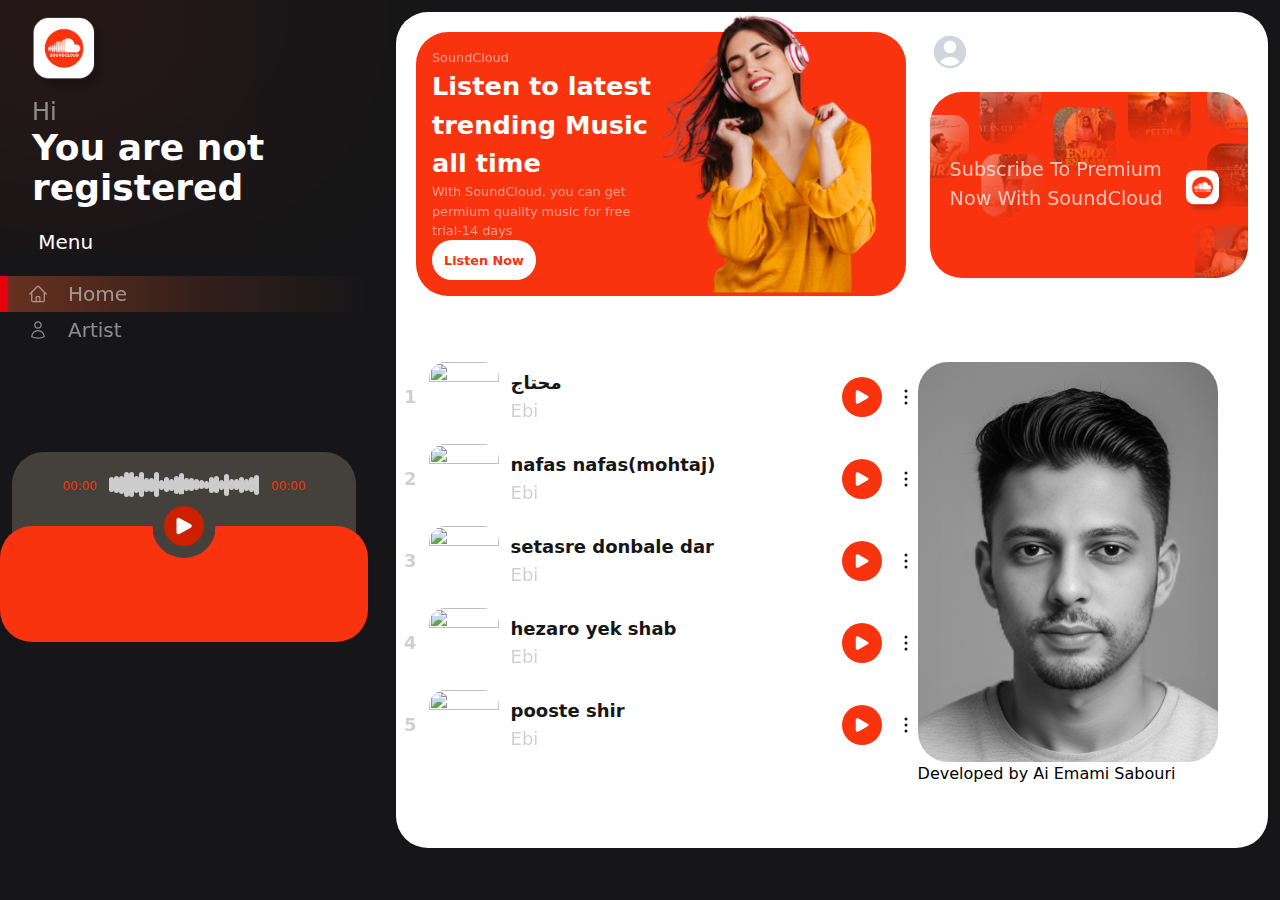
==== commit 80841e38: "end" ====
--- a/index.html
+++ b/index.html
@@ -69,7 +69,10 @@
                 <path stroke-linecap="round" stroke-linejoin="round"
                     d="M12 6.75a.75.75 0 1 1 0-1.5.75.75 0 0 1 0 1.5ZM12 12.75a.75.75 0 1 1 0-1.5.75.75 0 0 1 0 1.5ZM12 18.75a.75.75 0 1 1 0-1.5.75.75 0 0 1 0 1.5Z" />
             </symbol>
-
+            <symbol id="pause" xmlns="http://www.w3.org/2000/svg" fill="none" viewBox="0 0 24 24" stroke-width="1.5" stroke="currentColor" class="size-6">
+                <path stroke-linecap="round" stroke-linejoin="round" d="M15.75 5.25v13.5m-7.5-13.5v13.5" />
+              </symbol>
+              
 
         </svg>
         <header class="w-30-p grid grid-cols-1 grid-rows-1 py-4 pr-4">
@@ -113,7 +116,7 @@
                                         data-route="#/">
                                         <div>
                                             <span>
-                                                <svg class="text-wite-one group-hover:opacity-100 opacity-50 w-5 h-5">
+                                                <svg class="text-wite-one  group-hover:opacity-100 opacity-50 w-5 h-5">
                                                     <use href="#home"></use>
                                                 </svg>
                                             </span>
@@ -124,7 +127,7 @@
                                         </div>
                                     </a>
                                 </li>
-                                <li>
+                                <!-- <li>
     
                                     <a class="link flex items-center gap-5 pl-5 py-1 w-full group" href="assets/pages/geners.html">
                                         <div>
@@ -155,7 +158,7 @@
                                                 class="text-wite-one opacity-50 text-xl group-hover:opacity-100">Albums</span>
                                         </div>
                                     </a>
-                                </li>
+                                </li> -->
                                 <li>
                                     <a class="link flex items-center gap-5 pl-5 py-1 w-full group" href="assets/pages/artist.html"
                                         data-route="#/artist">
@@ -176,7 +179,7 @@
                         </li>
                     </ul>
                 </nav>
-                <nav class="grid grid-cols-1 grid-rows-1">
+                <!-- <nav class="grid grid-cols-1 grid-rows-1">
                     <ul class="grid">
                         <li class="grid gap-5">
                             <span class="text-xl text-wite-one">
@@ -235,48 +238,20 @@
                             </ul>
                         </li>
                     </ul>
-                </nav>
+                </nav> -->
                 <div class="grid p-3 relative">
                     <div class="bg-stone-700 rounded-4xl  w-full flex items-start pt-5 px-2">
                         <div class="w-full flex justify-center items-center gap-3">
-                            <div>
-                                <span class="text-gray-200 text-xs">20:00</span>
+                            <audio id="audio" src=""></audio>
+                            <div>
+                                <span class="fulltime text-[#F9330E] text-xs">00:00</span>
                             </div>
                             <div
-                                class="progres flex justify-center items-center gap-1 cursor-pointer *:cursor-pointer *:min-w-0.5 *:max-w-0.5 *:bg-gray-100 *:flex ">
-                                <div></div>
-                                <div></div>
-                                <div></div>
-                                <div></div>
-                                <div></div>
-                                <div></div>
-                                <div></div>
-                                <div></div>
-                                <div></div>
-                                <div></div>
-                                <div></div>
-                                <div></div>
-                                <div></div>
-                                <div></div>
-                                <div></div>
-                                <div></div>
-                                <div></div>
-                                <div></div>
-                                <div></div>
-                                <div></div>
-                                <div></div>
-                                <div></div>
-                                <div></div>
-                                <div></div>
-                                <div></div>
-                                <div></div>
-                                <div></div>
-                                <div></div>
-                                <div></div>
-                                <div></div>
-                            </div>
-                            <div>
-                                <span class="text-gray-200 text-xs">20:00</span>
+                                class="progres flex justify-center items-center cursor-pointer *:cursor-pointer  *:flex ">
+
+                            </div>
+                            <div>
+                                <span class="progrestime text-[#F9330E] text-xs">00:00</span>
                             </div>
                         </div>
                     </div>
@@ -297,18 +272,18 @@
                         <div class="flex justify-around items-center w-full">
                             <div>
                                 <figure>
-                                    <img src="assets/img/Rectangle 8.png" alt="">
+                                    <img class="player-img object-cover rounded-2xl overflow-hidden" src="" width="80" alt="">
                                 </figure>
                             </div>
                             <div>
                                 <div>
-                                    <h4 class="text-wite-one">
-                                        Life of Bachelor....
+                                    <h4 class="singername text-wite-one">
+                                        
                                     </h4>
                                 </div>
                                 <div>
-                                    <h6 class="text-wite-one opacity-50">
-                                        Bachelor
+                                    <h6 class=" trackname text-wite-one opacity-50">
+                                        
                                     </h6>
                                 </div>
                             </div>
@@ -320,7 +295,7 @@
         <main class="w-70-p p-3 flex">
             <section class="bg-wite-one rounded-4xl w-full p-2 grid">
                 <div class="flex w-full">
-                    <div class="p-3 w-[60%]">
+                    <div class="p-3 w-[60%] ">
                         <div class="rounded-4xl flex bg-[#F9330E] p-4">
                             <div class="grid">
                                 <div>
@@ -385,16 +360,29 @@
                 <div class="flex">
                     <div class="w-[60%] flex flex-col ">
                         <div></div>
-                        <div class="flex flex-col gap-3 terend">
+                        <div class="flex flex-col gap-3 terend overflow-y-scroll h-96">
                         </div>
                     </div>
                     <div class="w-[40%]">
-
+                        <div>
+                            <div class="footer">
+                                <img  src="assets/img/1736542932487.png">
+                                <h2 >Ali Emami Sabouri</h2>
+                                <ul >
+                                  <li><a class="text-[#302C42] bg-[rgba(255, 255, 255, 0)]" href="https://github.com/alisabouri68"><svg xmlns="http://www.w3.org/2000/svg" width="24" height="24" viewBox="0 0 24 24"><path d="M12 0c-6.626 0-12 5.373-12 12 0 5.302 3.438 9.8 8.207 11.387.599.111.793-.261.793-.577v-2.234c-3.338.726-4.033-1.416-4.033-1.416-.546-1.387-1.333-1.756-1.333-1.756-1.089-.745.083-.729.083-.729 1.205.084 1.839 1.237 1.839 1.237 1.07 1.834 2.807 1.304 3.492.997.107-.775.418-1.305.762-1.604-2.665-.305-5.467-1.334-5.467-5.931 0-1.311.469-2.381 1.236-3.221-.124-.303-.535-1.524.117-3.176 0 0 1.008-.322 3.301 1.23.957-.266 1.983-.399 3.003-.404 1.02.005 2.047.138 3.006.404 2.291-1.552 3.297-1.23 3.297-1.23.653 1.653.242 2.874.118 3.176.77.84 1.235 1.911 1.235 3.221 0 4.609-2.807 5.624-5.479 5.921.43.372.823 1.102.823 2.222v3.293c0 .319.192.694.801.576 4.765-1.589 8.199-6.086 8.199-11.386 0-6.627-5.373-12-12-12z"/></svg></a></li>
+                                  <li><a class="text-[#302C42] bg-[rgba(255, 255, 255, 0)]" href="https://www.instagram.com/alies_7568/profilecard/?igsh=MTV6NXZzZDNxdzNreQ=="><svg xmlns="http://www.w3.org/2000/svg" width="24" height="24" viewBox="0 0 24 24"><path d="M12 2.163c3.204 0 3.584.012 4.85.07 3.252.148 4.771 1.691 4.919 4.919.058 1.265.069 1.645.069 4.849 0 3.205-.012 3.584-.069 4.849-.149 3.225-1.664 4.771-4.919 4.919-1.266.058-1.644.07-4.85.07-3.204 0-3.584-.012-4.849-.07-3.26-.149-4.771-1.699-4.919-4.92-.058-1.265-.07-1.644-.07-4.849 0-3.204.013-3.583.07-4.849.149-3.227 1.664-4.771 4.919-4.919 1.266-.057 1.645-.069 4.849-.069zm0-2.163c-3.259 0-3.667.014-4.947.072-4.358.2-6.78 2.618-6.98 6.98-.059 1.281-.073 1.689-.073 4.948 0 3.259.014 3.668.072 4.948.2 4.358 2.618 6.78 6.98 6.98 1.281.058 1.689.072 4.948.072 3.259 0 3.668-.014 4.948-.072 4.354-.2 6.782-2.618 6.979-6.98.059-1.28.073-1.689.073-4.948 0-3.259-.014-3.667-.072-4.947-.196-4.354-2.617-6.78-6.979-6.98-1.281-.059-1.69-.073-4.949-.073zm0 5.838c-3.403 0-6.162 2.759-6.162 6.162s2.759 6.163 6.162 6.163 6.162-2.759 6.162-6.163c0-3.403-2.759-6.162-6.162-6.162zm0 10.162c-2.209 0-4-1.79-4-4 0-2.209 1.791-4 4-4s4 1.791 4 4c0 2.21-1.791 4-4 4zm6.406-11.845c-.796 0-1.441.645-1.441 1.44s.645 1.44 1.441 1.44c.795 0 1.439-.645 1.439-1.44s-.644-1.44-1.439-1.44z"/></svg></a></li>
+                                  <li><a class="text-[#302C42] bg-[rgba(255, 255, 255, 0)]" href="https://www.linkedin.com/in/ali-emami-aa9885315?utm_source=share&utm_campaign=share_via&utm_content=profile&utm_medium=android_app"><svg xmlns="http://www.w3.org/2000/svg" width="24" height="24" viewBox="0 0 24 24"><path d="M19 0h-14c-2.761 0-5 2.239-5 5v14c0 2.761 2.239 5 5 5h14c2.762 0 5-2.239 5-5v-14c0-2.761-2.238-5-5-5zm-11 19h-3v-11h3v11zm-1.5-12.268c-.966 0-1.75-.79-1.75-1.764s.784-1.764 1.75-1.764 1.75.79 1.75 1.764-.783 1.764-1.75 1.764zm13.5 12.268h-3v-5.604c0-3.368-4-3.113-4 0v5.604h-3v-11h3v1.765c1.396-2.586 7-2.777 7 2.476v6.759z"/></svg></a></li>
+                                </ul>
+                              </div>
+                            </div>
+                            <div>
+                              <h6 >Developed by Ai Emami Sabouri</h6>
+                            </div>
                     </div>
                 </div>
             </section>
         </main>
-        <script type="module" src="assets/scripts/SPA.js"></script>
+        <script type="module" src="assets/scripts/home.js"></script>
 
 </body>
 
